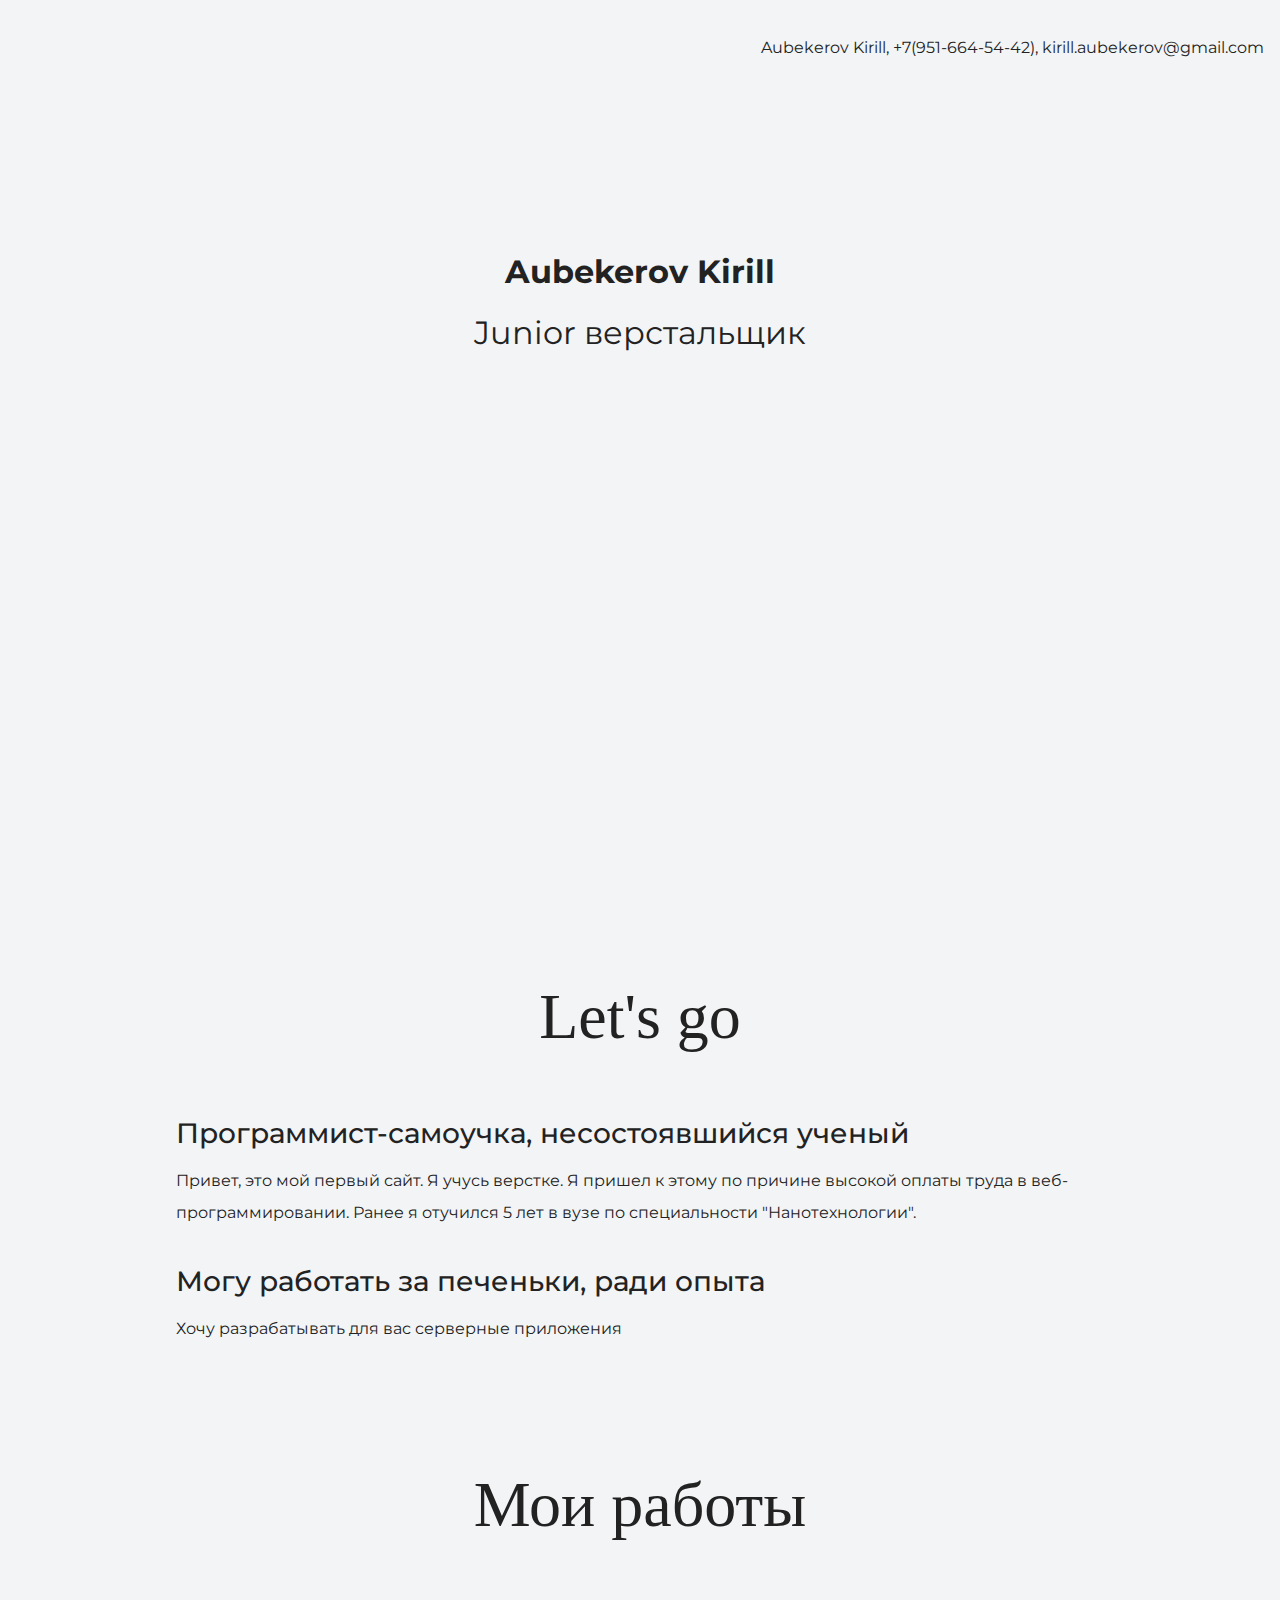
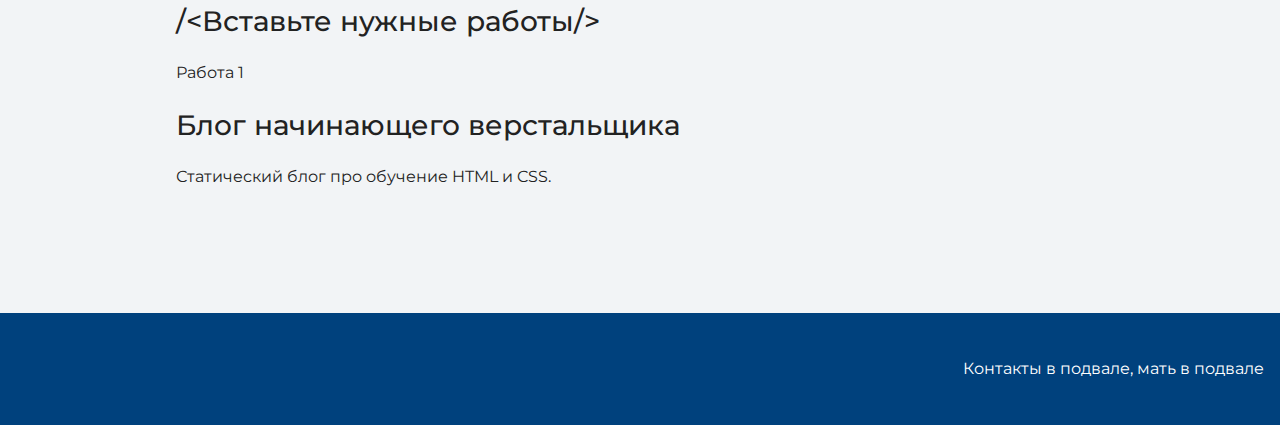
==== index.html @ 812e2f7d "second commit" ====
<!DOCTYPE html>
<html lang="ru">
  <head>
    <meta charset="UTF-8">
    <link rel="stylesheet" href="style.css">
    <link href="https://fonts.googleapis.com/css?family=Montserrat:400,500,700|Old+Standard+TT&display=swap&subset=cyrillic" rel="stylesheet">
    <title>Портфолио Junior верстальщика</title>
  </head>

  <body>
    
    <header class="page-header">
      <div class="container">
      Aubekerov Kirill, +7(951-664-54-42), kirill.aubekerov@gmail.com
    </div>
    </header>

    <section class="hero-image">
      <div class="container">
      <h1>Aubekerov Kirill</h1>
      <p>Junior верстальщик</p>
    </div>
    </section>

    <section class="intro">
      <div class="container">
      <h2 class="subheading">Let's go</h2>
      <h3>Программист-самоучка, несостоявшийся ученый</h3>
      <p>Привет, это мой первый сайт. Я учусь верстке.
        Я пришел к этому по причине высокой оплаты труда
        в веб-программировании. Ранее я отучился 5 лет в вузе
        по специальности "Нанотехнологии".</p>
      <h3>Могу работать за печеньки, ради опыта</h3>
      <p>Хочу разрабатывать для вас серверные приложения</p>
    </div>
    </section>

    <section class="portfolio">
      <div class="container">
      <h2 class="subheading">Мои работы</h2>

      <h3>/<Вставьте нужные работы/></h3>
      <p>Работа 1</p>

      <h3>Блог начинающего верстальщика</h3>
      <p>Статический блог про обучение HTML и CSS.</p>
    </div>
    </section>

    <footer class="page-footer">
      <div class="container">
      Контакты в подвале, мать в подвале
    </div>
    </footer>
  </body>
</html>
---- style.css ----
body {
  margin: 0;
  min-width: 960px;
  font-family: "Montserrat", "Helvetica", "Arial", sans-serif;
  font-size: 16px;
  line-height: 32px;
  color: #222222;
  background-color: #f2f4f6;
  background-image: url("img/hero-bg.jpg");
  background-repeat: no-repeat;
  background-position: top center;
}

.container {
  max-width: 928px;
  margin: 0 auto;
  padding: 0 16px;
}

.page-header {
  margin: 0 0 160px;
  padding: 32px 0 32px;
}

.page-header .container,
.page-footer .container {
  max-width: 1408px;
  text-align: right;
}

.page-header a {
  margin-left: 56px;
  color: #288be6;
  text-decoration: none;
  background-repeat: no-repeat;
  background-position: left;
}

.header-email {
  padding-left: 30px;
  background-image: url("img/icon-email-header.svg");
}

.header-phone {
  padding-left: 25px;
  background-image: url("img/icon-phone-header.svg");
}

.hero-image {
  margin-bottom: 620px;
}

.hero-image .container {
  max-width: 1408px;
  text-align: center;
}

.heading {
  margin: 0 0 16px;
  font-family: "Old Standard TT", "Times", "Times New Roman", serif;
  font-size: 88px;
  line-height: 96px;
  font-weight: 400;
}

.hero-image p {
  margin: 0;
  font-size: 32px;
  line-height: 48px;
}

.intro {
  margin: 0 0 120px;
}

.subheading {
  margin: 0 0 56px;
  font-family: "Old Standard TT", "Times", "Times New Roman", serif;
  font-size: 64px;
  line-height: 80px;
  font-weight: 400;
  text-align: center;
}

.user-image {
  margin: 0 0 32px;
  text-align: center;
}

.intro h3,
.portfolio h3 {
  margin: 0 0 12px;
  font-size: 28px;
  line-height: 40px;
  font-weight: 500;
}

.intro p {
  margin: 0 0 32px;
}

.skills-list {
  margin: 0;
  padding: 0;
}

.skills-list dt {
  padding-left: 32px;
  background-repeat: no-repeat;
  background-position: left;
}

.skill-html {
  background-image: url("img/icon-html.svg");
}

.skill-css {
  background-image: url("img/icon-css.svg");
}

.level {
  margin: 4px 0 16px;
  padding: 0;
  height: 14px;
  font-size: 0;
  background-color: #ffffff;
  border: 1px solid #86c3fa;
  border-radius: 8px;
}

.level div {
  margin: 1px;
  height: 12px;
  background-color: #288be6;
  border-radius: 6px;
}

.portfolio {
  margin: 0 0 120px;
}

.projects {
  margin: 0;
  padding: 0;
  list-style: none;
}

.projects li {
  margin: 0 0 80px;
}

.project-image {
  margin: 0 0 24px;
  text-align: center;
}

.projects p {
  margin: 0 0 24px;
}

.button {
  padding: 6px 20px;
  display: inline-block;
  vertical-align: baseline;
  text-decoration: none;
  text-transform: uppercase;
  border-radius: 4px;
  background-color: #288be6;
  color: #ffffff;
}

.page-footer {
  padding: 40px 0;
  background-color: #00417d;
  color: #ffffff;
}

.page-footer a {
  margin-left: 56px;
  color: inherit;
  text-decoration: none;
  background-repeat: no-repeat;
  background-position: left;
}

.footer-email {
  padding-left: 30px;
  background-image: url("img/icon-email-footer.svg");
}

.footer-phone {
  padding-left: 25px;
  background-image: url("img/icon-phone-footer.svg");
}
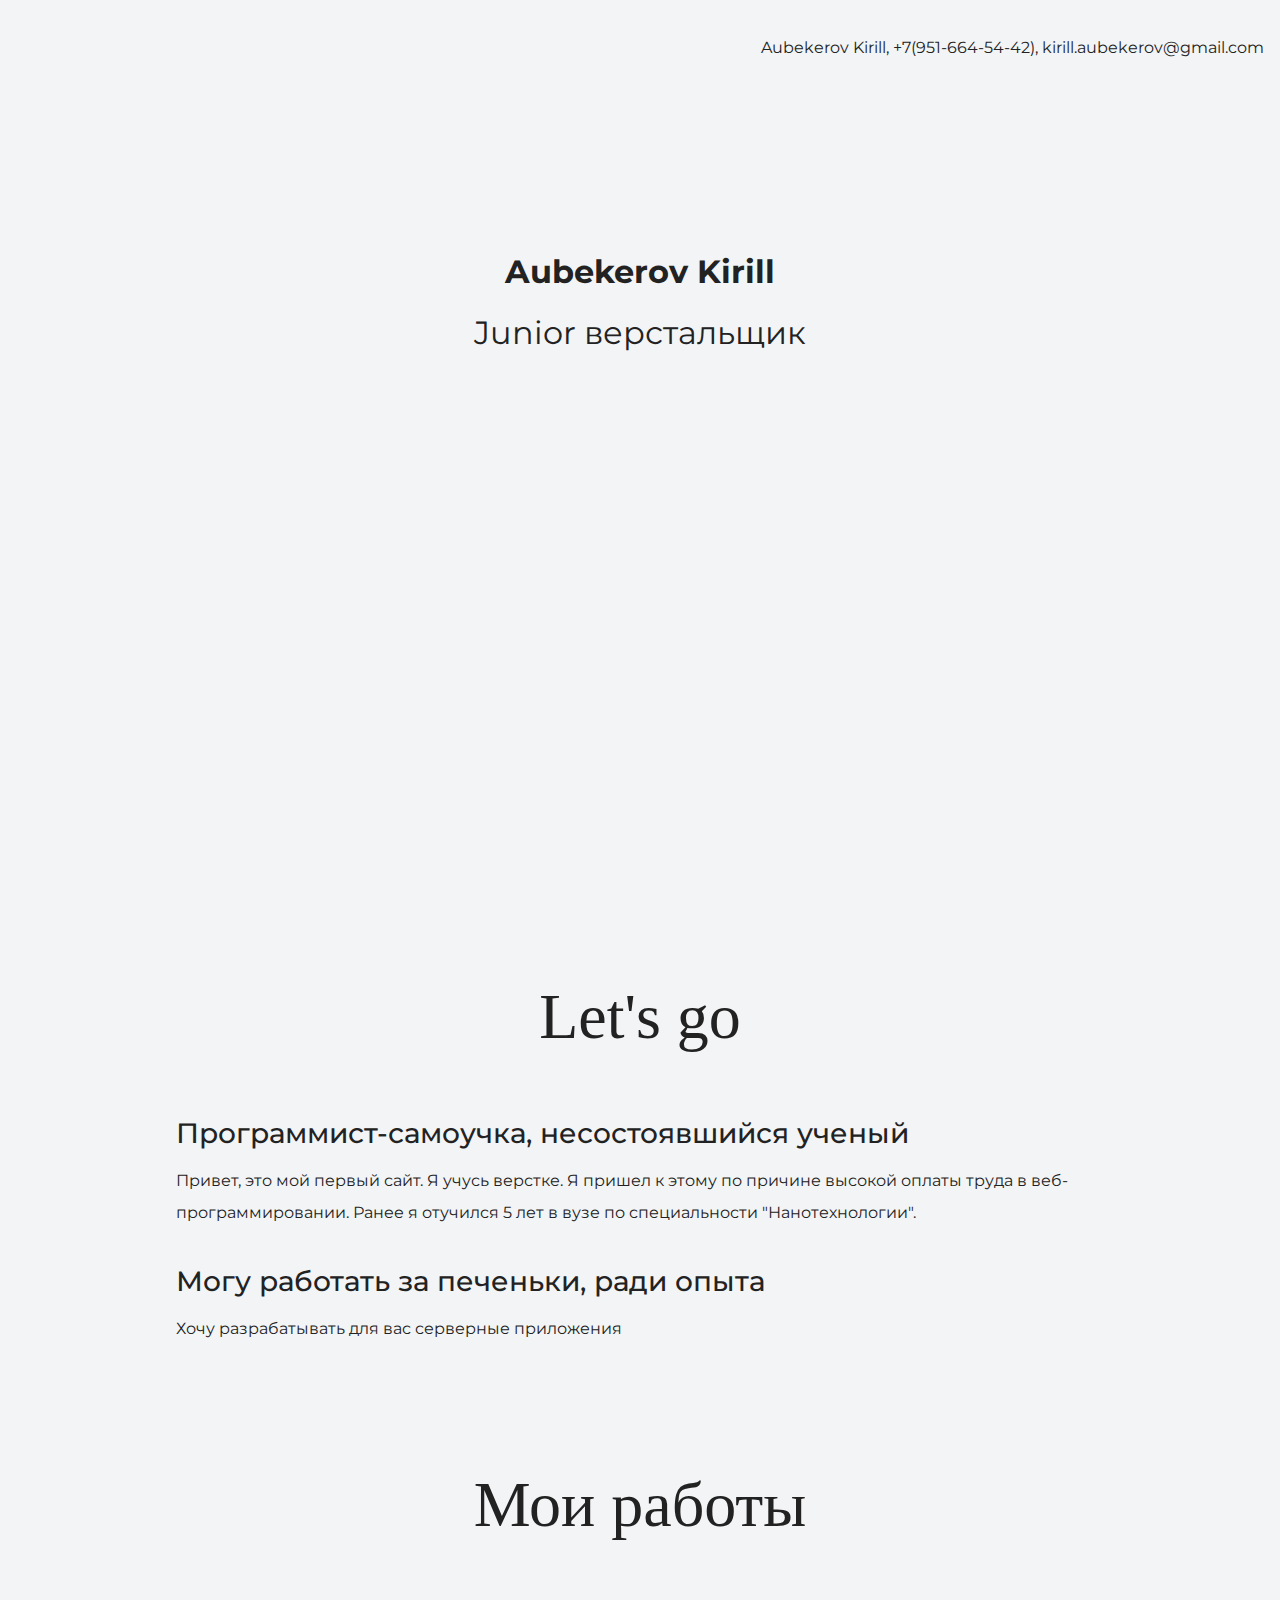
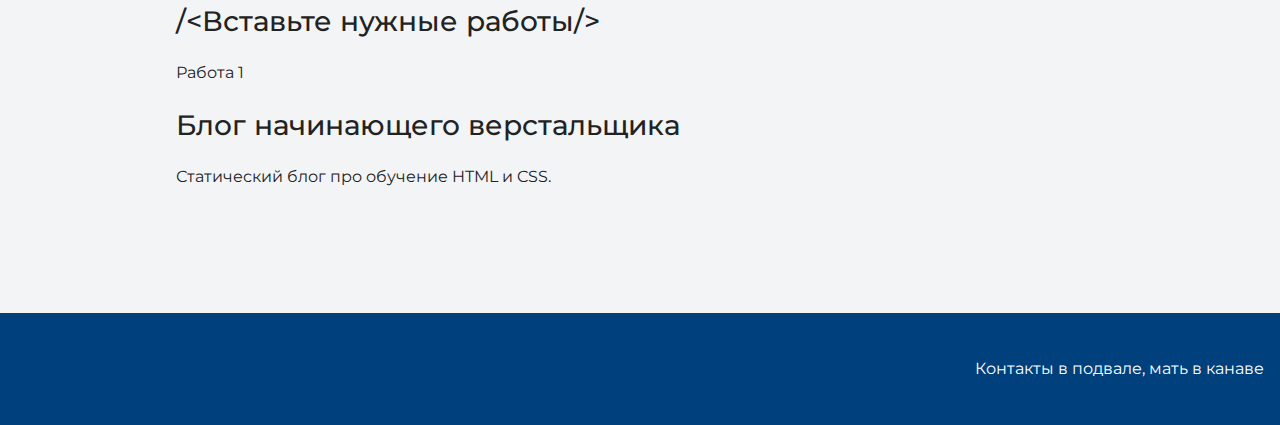
==== commit 0a88833e: "new commit" ====
--- a/index.html
+++ b/index.html
@@ -49,7 +49,7 @@
 
     <footer class="page-footer">
       <div class="container">
-      Контакты в подвале, мать в подвале
+      Контакты в подвале, мать в канаве
     </div>
     </footer>
   </body>
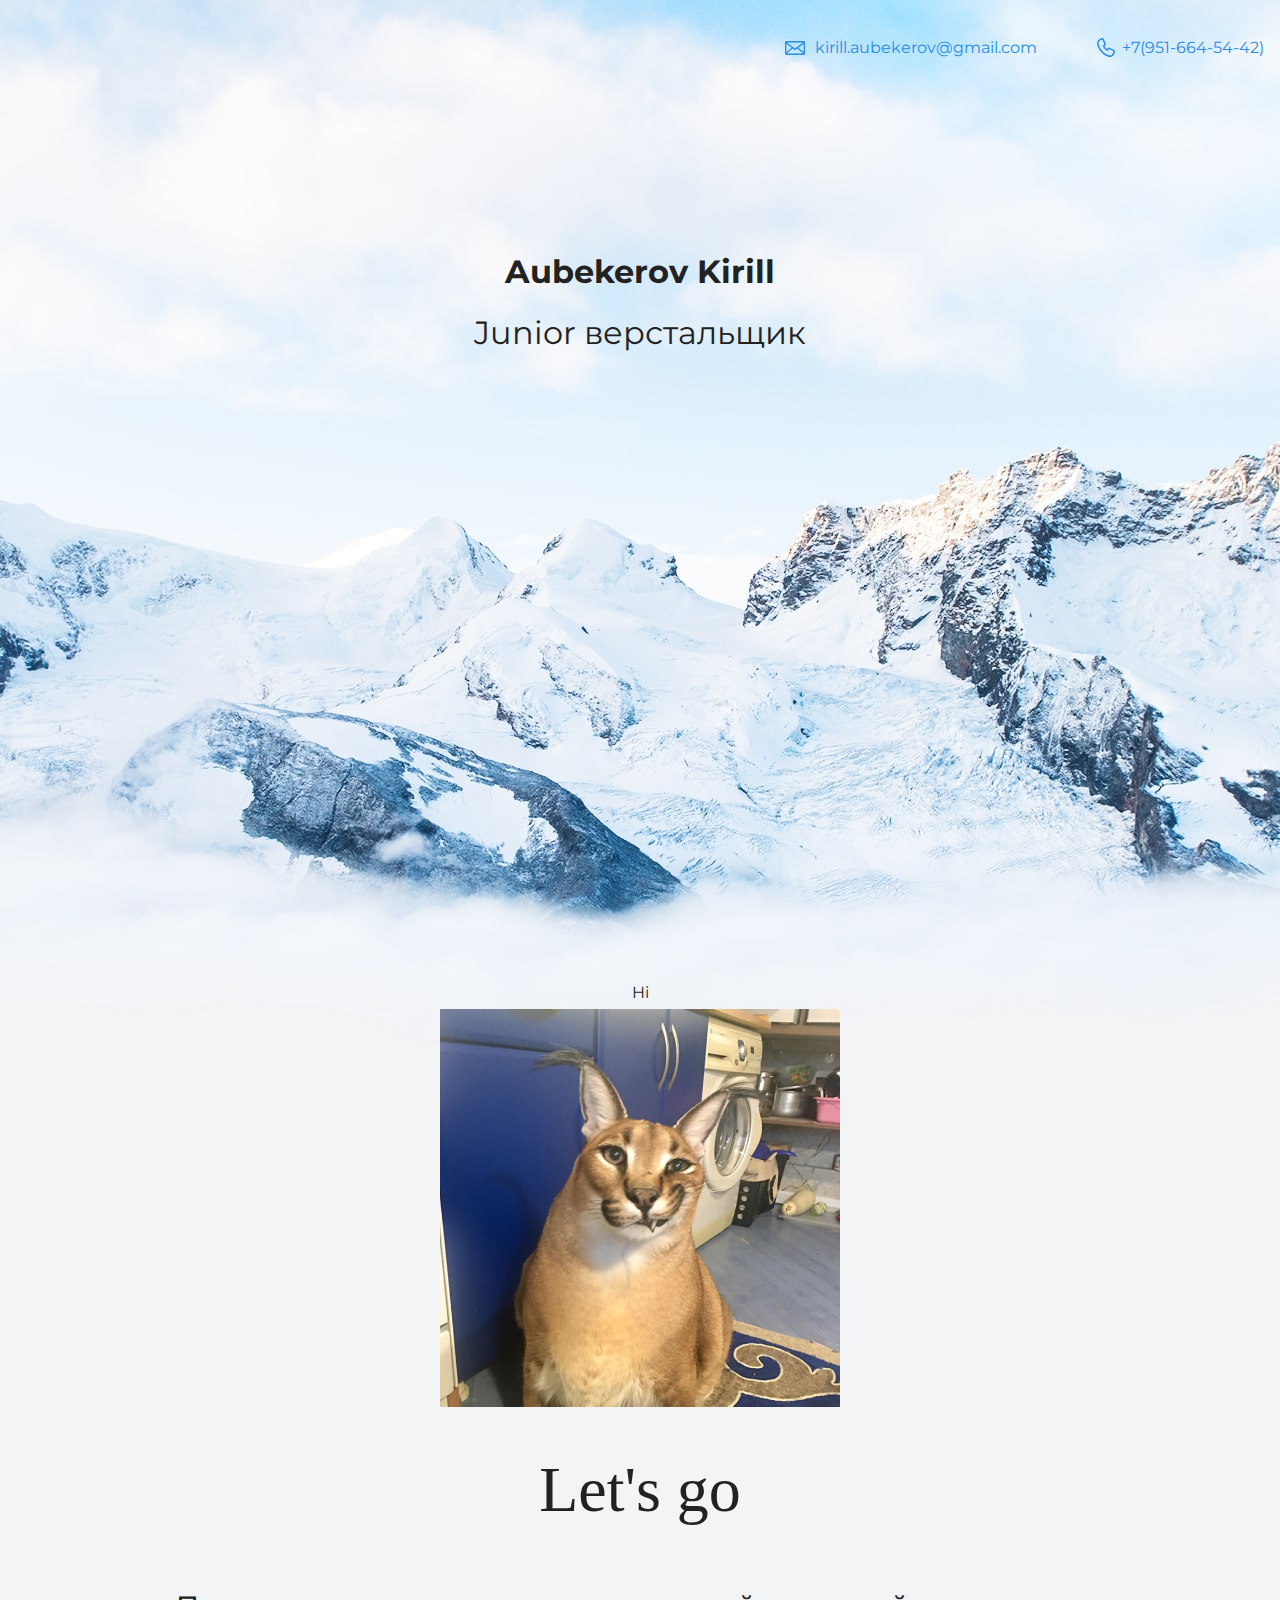
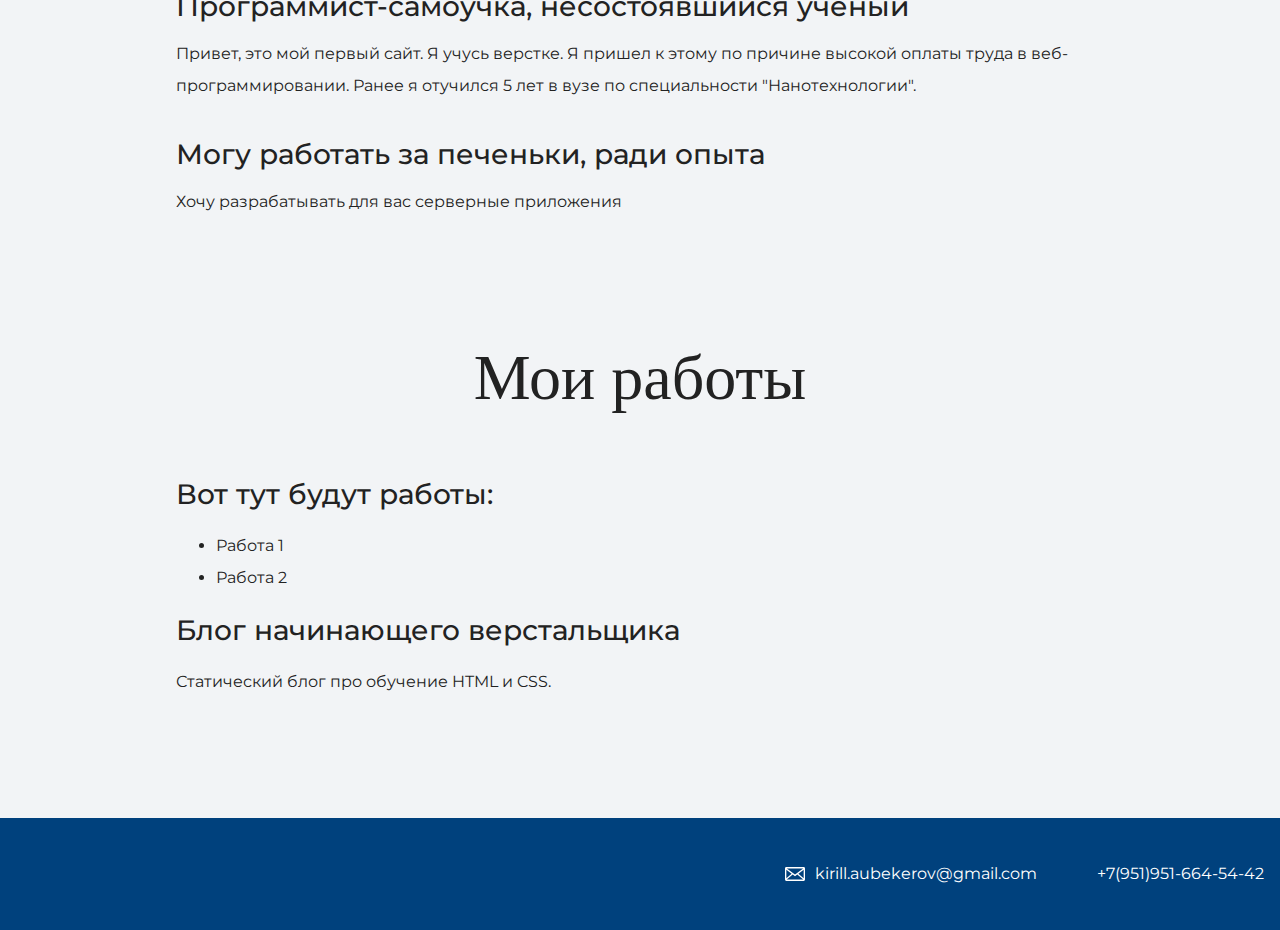
==== commit 6c4a1b4e: "third commit" ====
--- a/index.html
+++ b/index.html
@@ -11,7 +11,9 @@
     
     <header class="page-header">
       <div class="container">
-      Aubekerov Kirill, +7(951-664-54-42), kirill.aubekerov@gmail.com
+      <a class="header-email" href="mailto:kirill.aubekerov@gmail.com">kirill.aubekerov@gmail.com</a>
+      <a class="header-phone" href="tel:+79516645442">+7(951-664-54-42)</a> 
+      
     </div>
     </header>
 
@@ -23,6 +25,11 @@
     </section>
 
     <section class="intro">
+      <figure class="user-image">
+        <figcaption>Hi</figcaption>
+        <img src="files/person.png" width="400">
+        
+      </figure>
       <div class="container">
       <h2 class="subheading">Let's go</h2>
       <h3>Программист-самоучка, несостоявшийся ученый</h3>
@@ -39,8 +46,11 @@
       <div class="container">
       <h2 class="subheading">Мои работы</h2>
 
-      <h3>/<Вставьте нужные работы/></h3>
-      <p>Работа 1</p>
+      <h3>Вот тут будут работы:</h3>
+      <ul>
+        <li>Работа 1</li>
+        <li>Работа 2</li>
+      </ul>
 
       <h3>Блог начинающего верстальщика</h3>
       <p>Статический блог про обучение HTML и CSS.</p>
@@ -49,7 +59,8 @@
 
     <footer class="page-footer">
       <div class="container">
-      Контакты в подвале, мать в канаве
+      <a class="footer-email" href="mailto:kirill.aubekerov@gmail.com">kirill.aubekerov@gmail.com</a>
+      <a class="footer-emal" href="tel:+79516645442">+7(951)951-664-54-42</a>
     </div>
     </footer>
   </body>
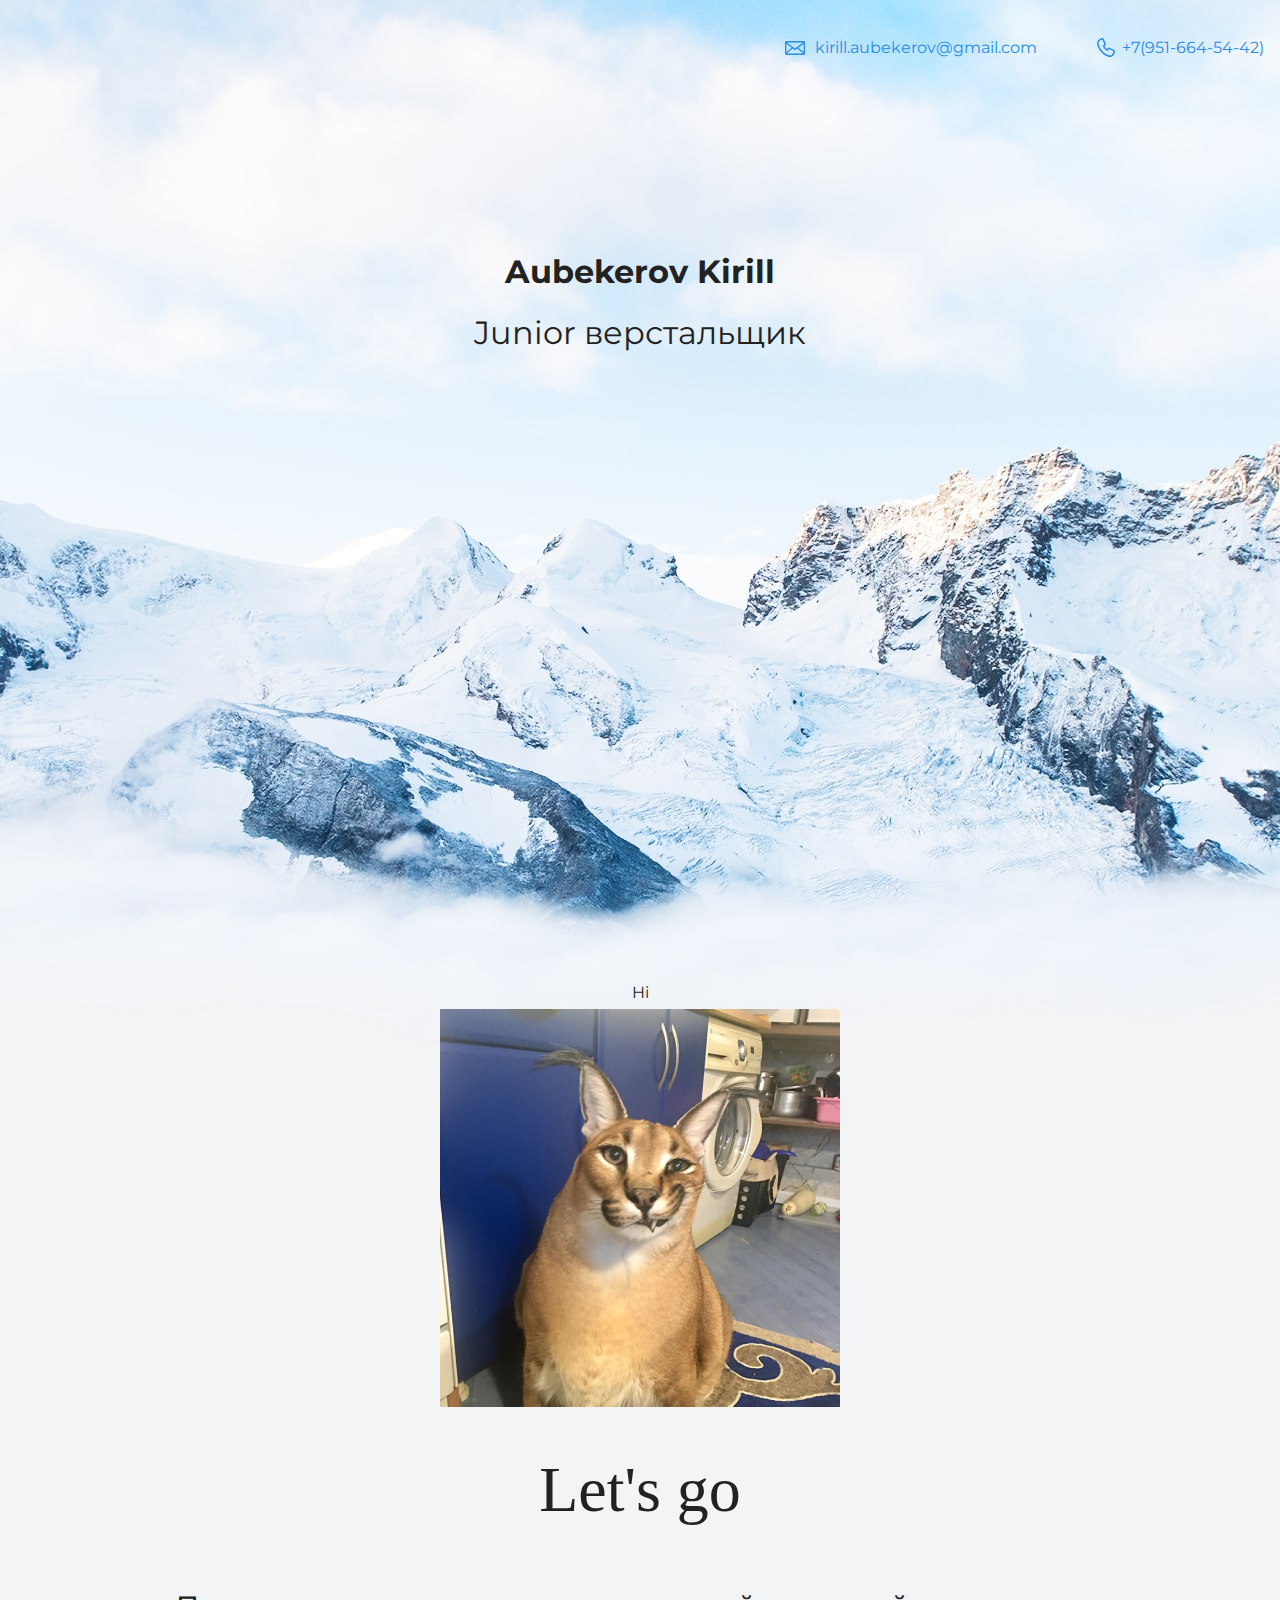
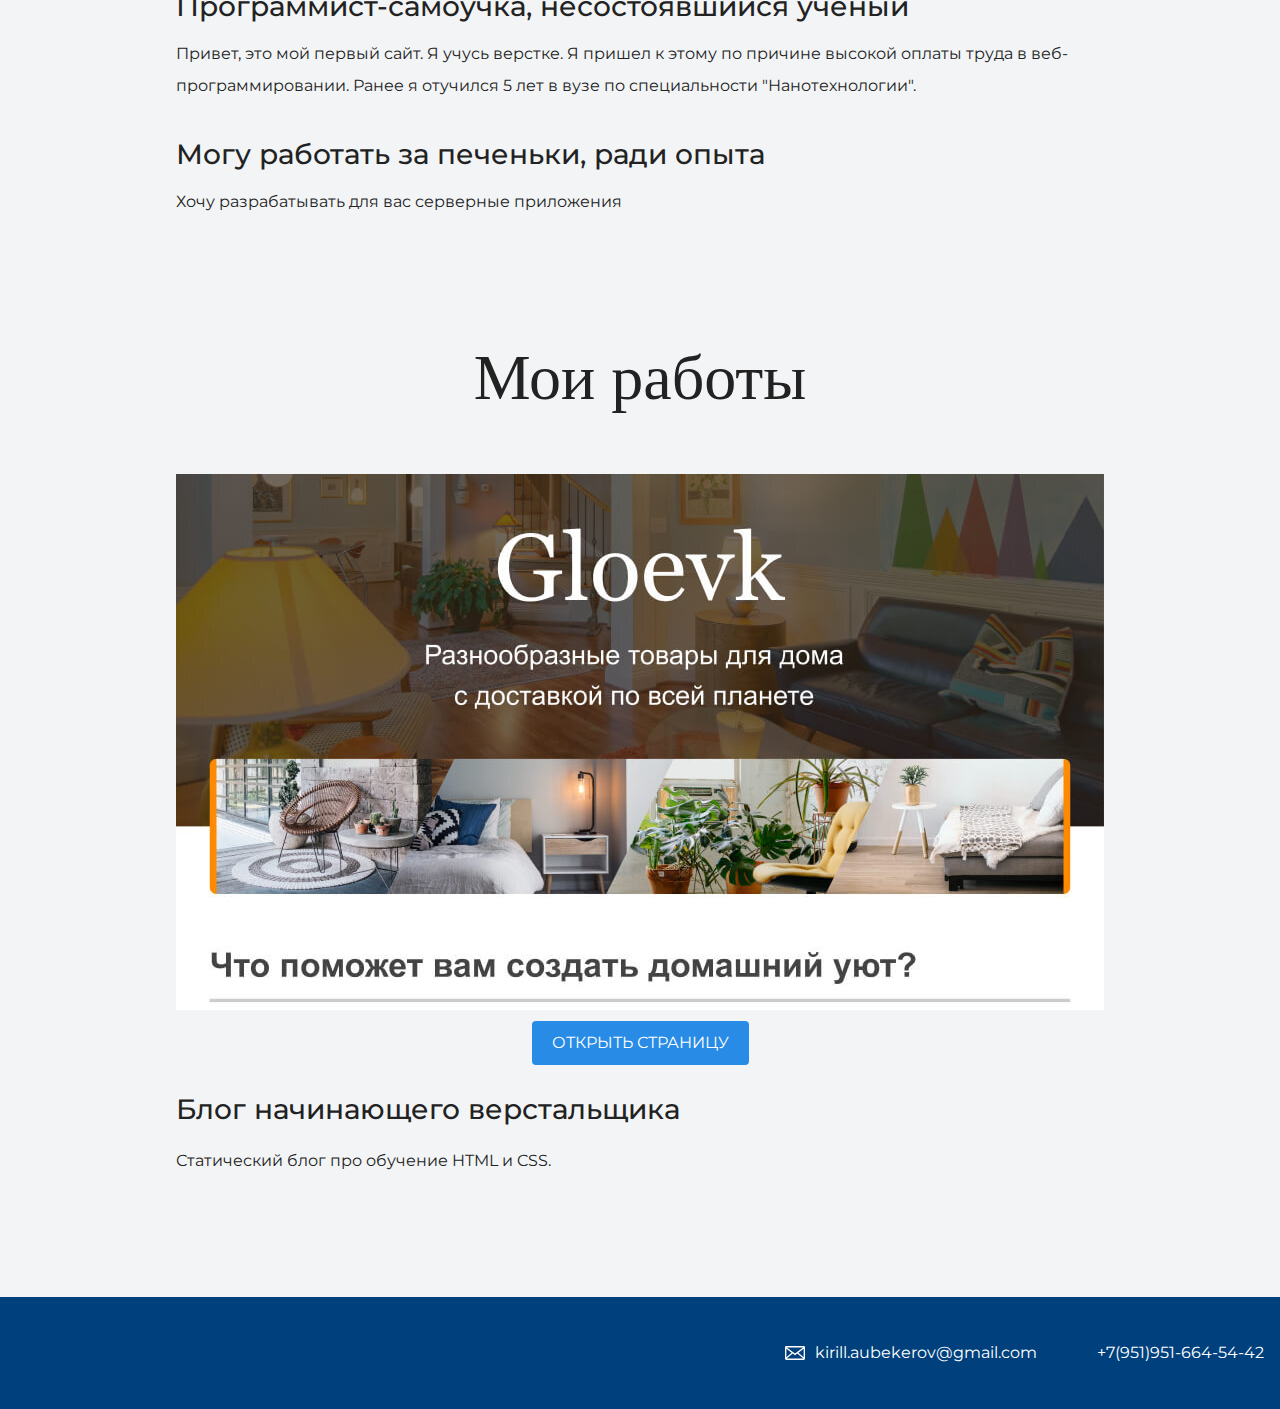
==== commit 32c8c9e2: "6" ====
--- a/index.html
+++ b/index.html
@@ -8,7 +8,6 @@
   </head>
 
   <body>
-    
     <header class="page-header">
       <div class="container">
       <a class="header-email" href="mailto:kirill.aubekerov@gmail.com">kirill.aubekerov@gmail.com</a>
@@ -46,18 +45,17 @@
       <div class="container">
       <h2 class="subheading">Мои работы</h2>
 
-      <h3>Вот тут будут работы:</h3>
-      <ul>
-        <li>Работа 1</li>
-        <li>Работа 2</li>
-      </ul>
+      <figure class="project-image">
+        <img src="files/project.jpg" width="928" height="536" alt="Cайт магазина товаров для дома">
+        <a class="button" href="source/project/index.html">Открыть страницу</a>
+      </figure>
 
       <h3>Блог начинающего верстальщика</h3>
       <p>Статический блог про обучение HTML и CSS.</p>
     </div>
     </section>
 
-    <footer class="page-footer">
+    <footer  class="page-footer">
       <div class="container">
       <a class="footer-email" href="mailto:kirill.aubekerov@gmail.com">kirill.aubekerov@gmail.com</a>
       <a class="footer-emal" href="tel:+79516645442">+7(951)951-664-54-42</a>
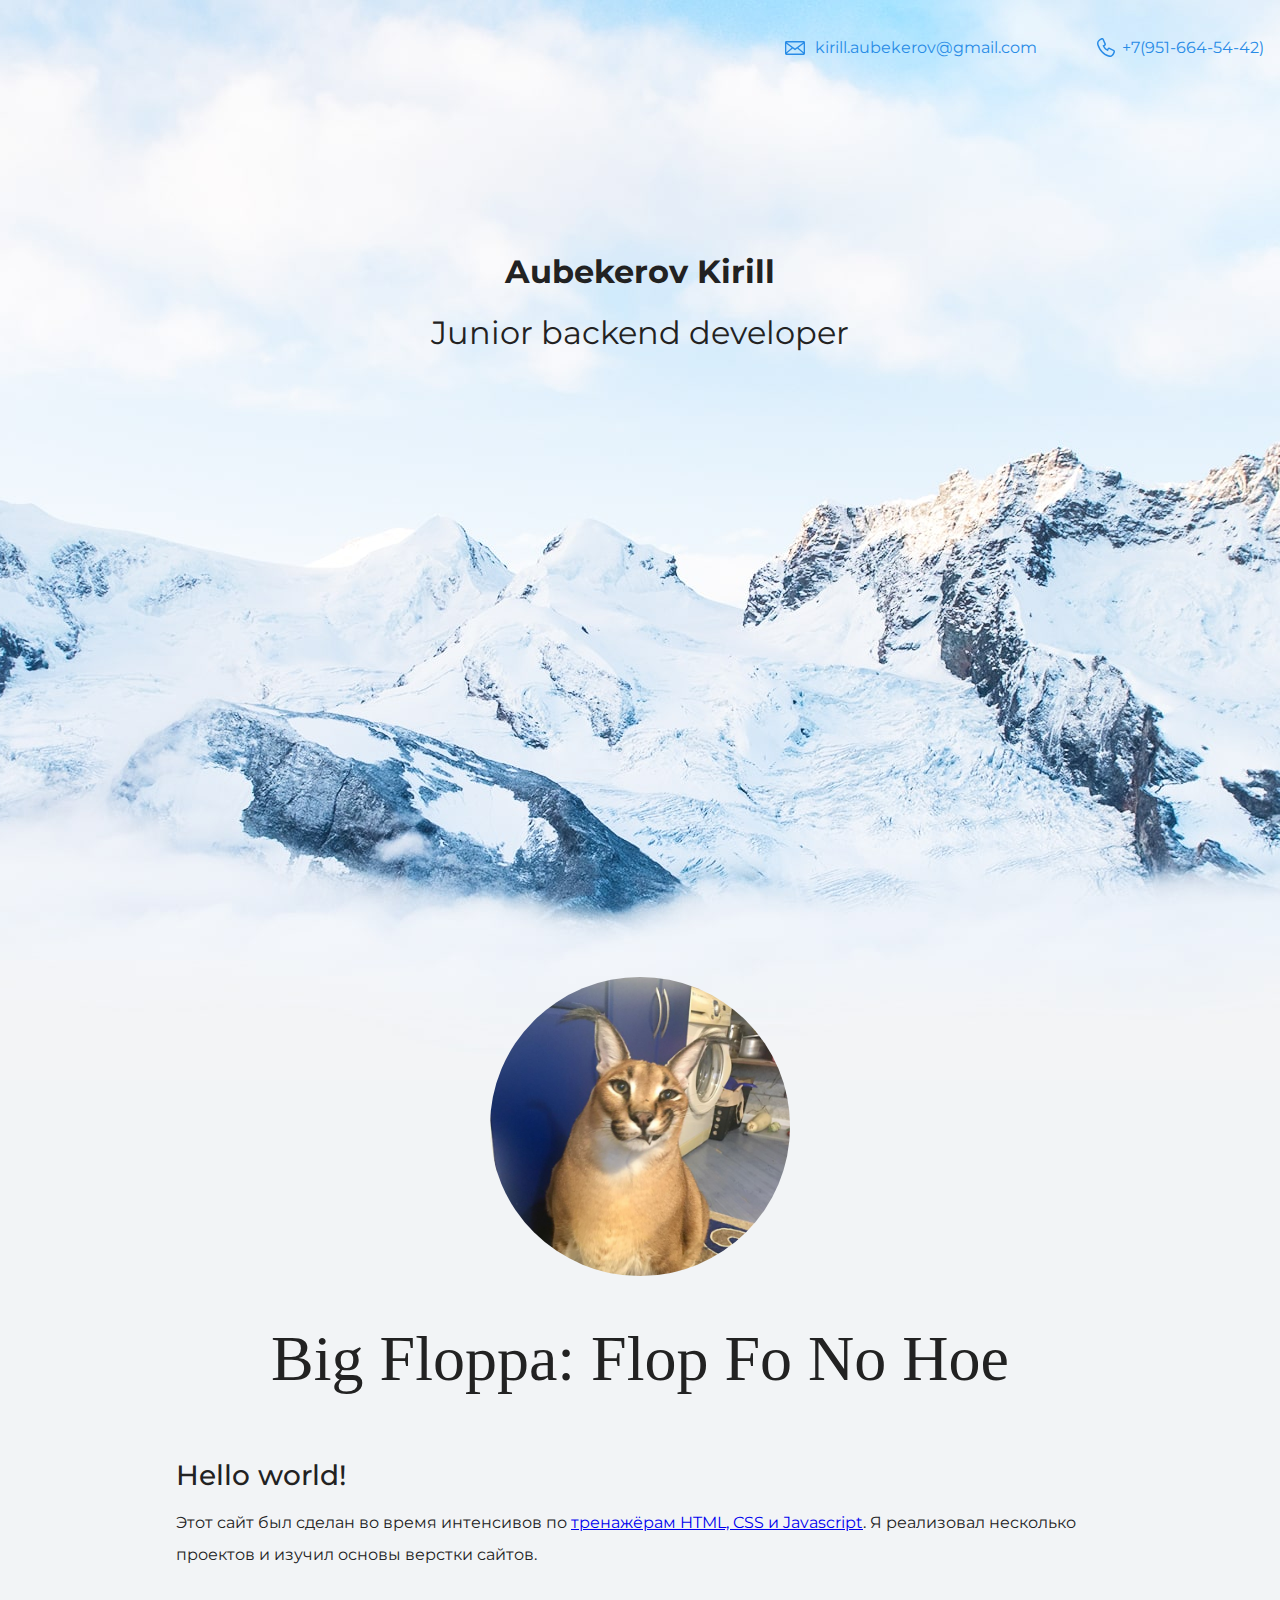
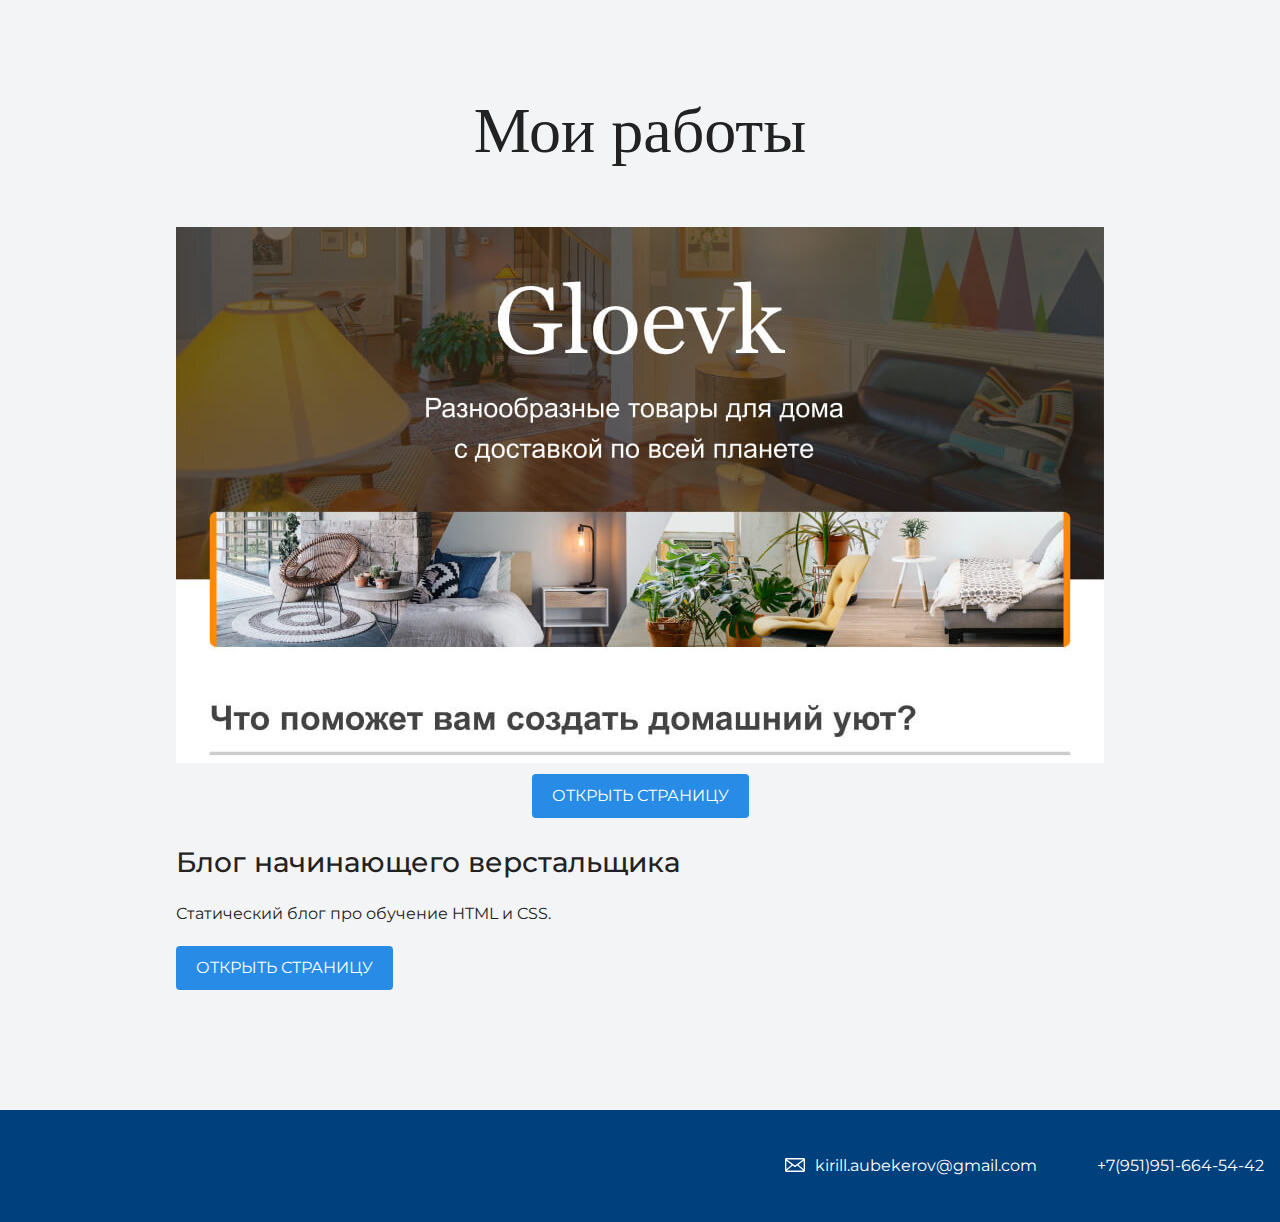
==== commit f880b05f: "updated site" ====
--- a/index.html
+++ b/index.html
@@ -19,25 +19,21 @@
     <section class="hero-image">
       <div class="container">
       <h1>Aubekerov Kirill</h1>
-      <p>Junior верстальщик</p>
+      <p>Junior backend developer</p>
     </div>
     </section>
 
     <section class="intro">
       <figure class="user-image">
-        <figcaption>Hi</figcaption>
-        <img src="files/person.png" width="400">
-        
+        <img class="floppa" src="files/person.png" width="300">
       </figure>
       <div class="container">
-      <h2 class="subheading">Let's go</h2>
-      <h3>Программист-самоучка, несостоявшийся ученый</h3>
-      <p>Привет, это мой первый сайт. Я учусь верстке.
-        Я пришел к этому по причине высокой оплаты труда
-        в веб-программировании. Ранее я отучился 5 лет в вузе
-        по специальности "Нанотехнологии".</p>
-      <h3>Могу работать за печеньки, ради опыта</h3>
-      <p>Хочу разрабатывать для вас серверные приложения</p>
+      <h2 class="subheading">Big Floppa: Flop Fo No Hoe</h2>
+      <h3>Hello world!</h3>
+      <p> Этот сайт был сделан во время интенсивов по
+        <a href="https://htmlacademy.ru/courses">тренажёрам HTML, CSS и Javascript</a>.
+        Я реализовал несколько проектов и изучил основы верстки сайтов.</p>
+
     </div>
     </section>
 
@@ -47,11 +43,12 @@
 
       <figure class="project-image">
         <img src="files/project.jpg" width="928" height="536" alt="Cайт магазина товаров для дома">
-        <a class="button" href="source/project/index.html">Открыть страницу</a>
+        <a class="button" href="files/project1/index.html">Открыть страницу</a>
       </figure>
 
       <h3>Блог начинающего верстальщика</h3>
       <p>Статический блог про обучение HTML и CSS.</p>
+        <a class="button" href="files/project2/project-state-final/index.html">Открыть страницу</a>
     </div>
     </section>
 
--- a/style.css
+++ b/style.css
@@ -167,6 +167,7 @@
   border-radius: 4px;
   background-color: #288be6;
   color: #ffffff;
+  align-items: center;
 }
 
 .page-footer {
@@ -191,4 +192,8 @@
 .footer-phone {
   padding-left: 25px;
   background-image: url("img/icon-phone-footer.svg");
+}
+
+.floppa {
+  border-radius: 50%;
 }